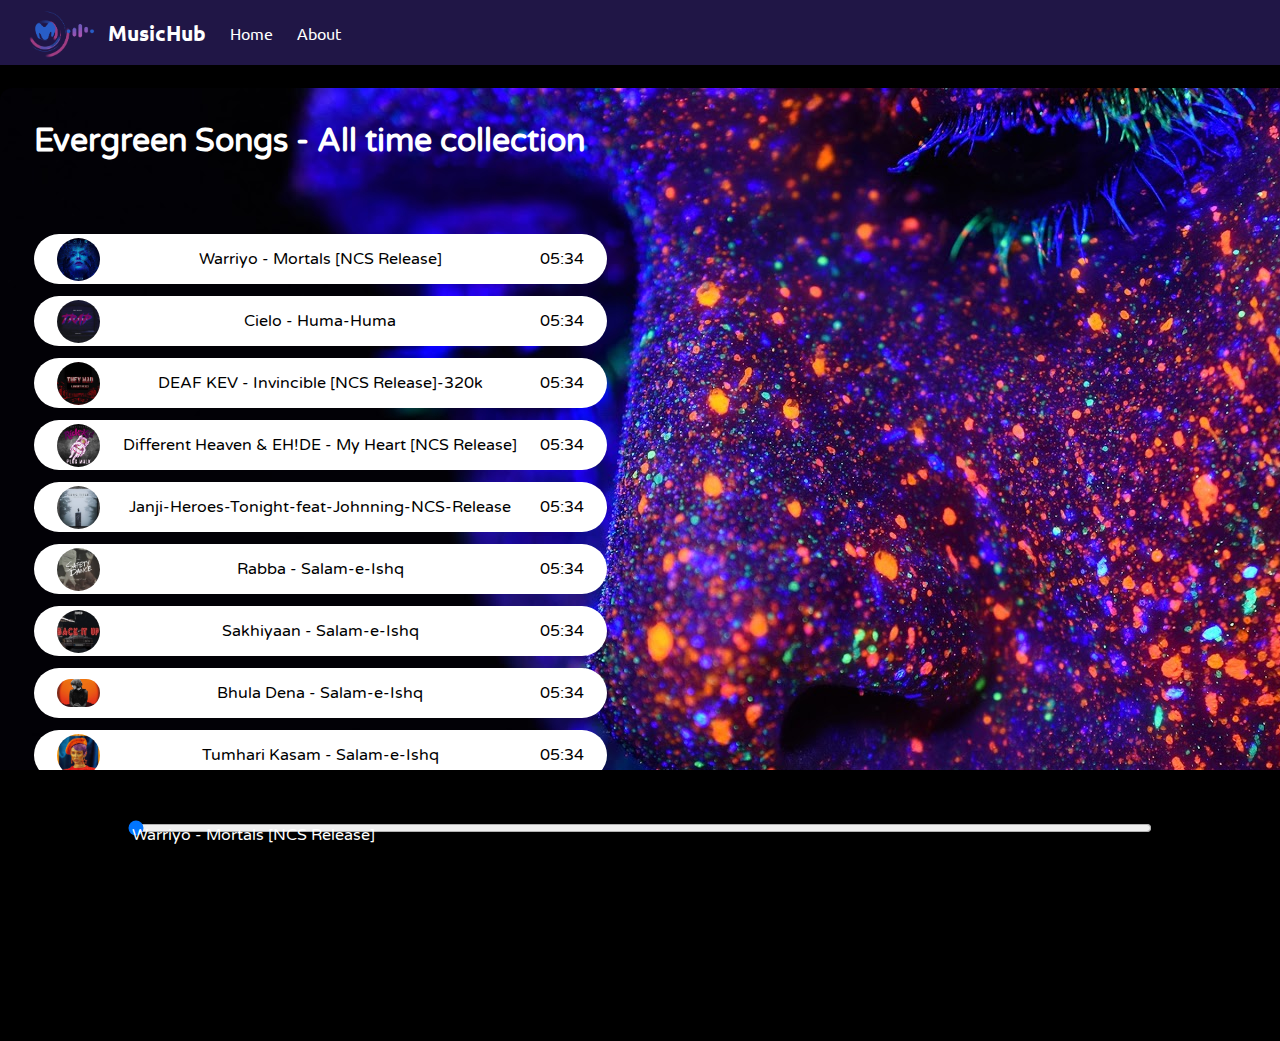
==== index.html @ 3806f041 "updated code" ====
<!DOCTYPE html>
<html lang="en">
    <head>
        <meta charset="UTF-8">
        <meta http-equiv="X-UA-Compatible" content="IE=edge">
        <meta name="viewport" content="width=device-width, initial-scale=1.0">
        <title>Spotify - Your favourite music is here</title>
        <link rel="stylesheet" href="style.css">
        </head>
<body>
    <nav>
        <ul>
            <li class="brand"><img src="logo.gif" alt="Spotify">MusicHub</li>
            <li>Home</li>
            <li>About</li>
        </ul>
    </nav>

    <div class="container">
        <div class="songList">
            <h1>Evergreen Songs - All time collection</h1>
            <div class="songItemContainer">
                <div class="songItem">
                    <img alt="1">
                    <span class="songName">Let me Love You</span>
                    <span class="songlistplay"><span class="timestamp">05:34 <i id="0" class="far songItemPlay fa-play-circle"></i> </span></span>
                </div>
                <div class="songItem">
                    <img alt="1">
                    <span class="songName">Let me Love You</span>
                    <span class="songlistplay"><span class="timestamp">05:34 <i id="1" class="far songItemPlay fa-play-circle"></i> </span></span>
                </div>
                <div class="songItem">
                    <img alt="1">
                    <span class="songName">Let me Love You</span>
                    <span class="songlistplay"><span class="timestamp">05:34 <i id="2" class="far songItemPlay fa-play-circle"></i> </span></span>
                </div>
                <div class="songItem">
                    <img alt="1">
                    <span class="songName">Let me Love You</span>
                    <span class="songlistplay"><span class="timestamp">05:34 <i id="3" class="far songItemPlay fa-play-circle"></i> </span></span>
                </div>
                <div class="songItem">
                    <img alt="1">
                    <span class="songName">Let me Love You</span>
                    <span class="songlistplay"><span class="timestamp">05:34 <i id="4" class="far songItemPlay fa-play-circle"></i> </span></span>
                </div>
                <div class="songItem">
                    <img alt="1">
                    <span class="songName">Let me Love You</span>
                    <span class="songlistplay"><span class="timestamp">05:34 <i id="5" class="far songItemPlay fa-play-circle"></i> </span></span>
                </div>
                <div class="songItem">
                    <img alt="1">
                    <span class="songName">Let me Love You</span>
                    <span class="songlistplay"><span class="timestamp">05:34 <i id="6" class="far songItemPlay fa-play-circle"></i> </span></span>
                </div>
                <div class="songItem">
                    <img alt="1">
                    <span class="songName">Let me Love You</span>
                    <span class="songlistplay"><span class="timestamp">05:34 <i id="7" class="far songItemPlay fa-play-circle"></i> </span></span>
                </div>
                <div class="songItem">
                    <img alt="1">
                    <span class="songName">Let me Love You</span>
                    <span class="songlistplay"><span class="timestamp">05:34 <i id="8" class="far songItemPlay fa-play-circle"></i> </span></span>
                </div>
                <div class="songItem">
                    <img alt="1">
                    <span class="songName">Let me Love You</span>
                    <span class="songlistplay"><span class="timestamp">05:34 <i id="9" class="far songItemPlay fa-play-circle"></i> </span></span>
                </div>
            </div>
        </div>
        <div class="songBanner"></div>
    </div>

    <div class="bottom">
        <input type="range" name="range" id="myProgressBar" min="0" value="0" max="100">
        <div class="icons">
            <!-- fontawesome icons -->
            <i class="fas fa-2x fa-step-backward" id="previous"></i>
            <i class="far fa-2x fa-play-circle" id="masterPlay"></i>
            <i class="fas fa-2x fa-step-forward" id="next"></i> 
        </div>
        <div class="songInfo">
            <img src="playing.gif" width="42px" alt="" id="gif"> <span id="masterSongName">Warriyo - Mortals [NCS Release]</span>
        </div>
    </div>
    <script src="script.js"></script>
    <script src="https://kit.fontawesome.com/26504e4a1f.js" crossorigin="anonymous"></script>
</body>
</html>
---- style.css ----
@import url('https://fonts.googleapis.com/css2?family=Ubuntu&display=swap');
@import url('https://fonts.googleapis.com/css2?family=Varela+Round&display=swap');
body{
    background-color: black;
}

*{
    margin: 0;
    padding: 0;
}

nav{
    font-family: 'Ubuntu', sans-serif;
}

nav ul{
    display: flex;
    align-items: center;
    list-style-type: none;
    height: 65px;
    background-color: rgb(32, 22, 70);
    color: white;
}

nav ul li{
    padding: 0 12px;
}
.brand img{
    width: 80px;
    padding: 0 8px;
}

.brand {
    display: flex;
    align-items: center;
    font-weight: bolder;
    font-size: 1.3rem;
}

.container{
    min-height: 20vh;
    background-color: black;
    color: white;
   font-family: 'Varela Round', sans-serif;
   display: flex;
   margin: 23px auto;
   width: 100%;
   border-radius: 12px;
   padding: 34px;
   background-image: url('bg.jpg');
}

.bottom{
    position: sticky;
    bottom: 0;
    height: 130px;
    background-color: black;
    color: white;
    display: flex;
    justify-content: center;
    align-items: center;
    flex-direction: column; 
}

.icons{
    margin-top: 14px; 
}
.icons i{
    cursor: pointer;
}

#myProgressBar{
    width: 80vw; 
    cursor: pointer;
}

.songItemContainer{
    margin-top: 74px;
}

.songItem{
    height: 50px;
    display: flex;
    background-color: white;
    
    color: black;
    margin: 12px 0;
    justify-content: space-between;
    align-items: center;
    border-radius: 34px;
}

.songItem img{
    width: 43px;
    margin: 0 23px;
    border-radius: 34px;
}

.timestamp{
    margin: 0 23px;
}

.timestamp i{
    cursor: pointer;
}

.songInfo{
    position: absolute;
    left: 10vw;
    font-family: 'Varela Round', sans-serif;
}

.songInfo img{
    opacity: 0;
    transition: opacity 0.4s ease-in;
}

@media only screen and (max-width: 1100px) {
    body {
      background-color: red;
    }
  }
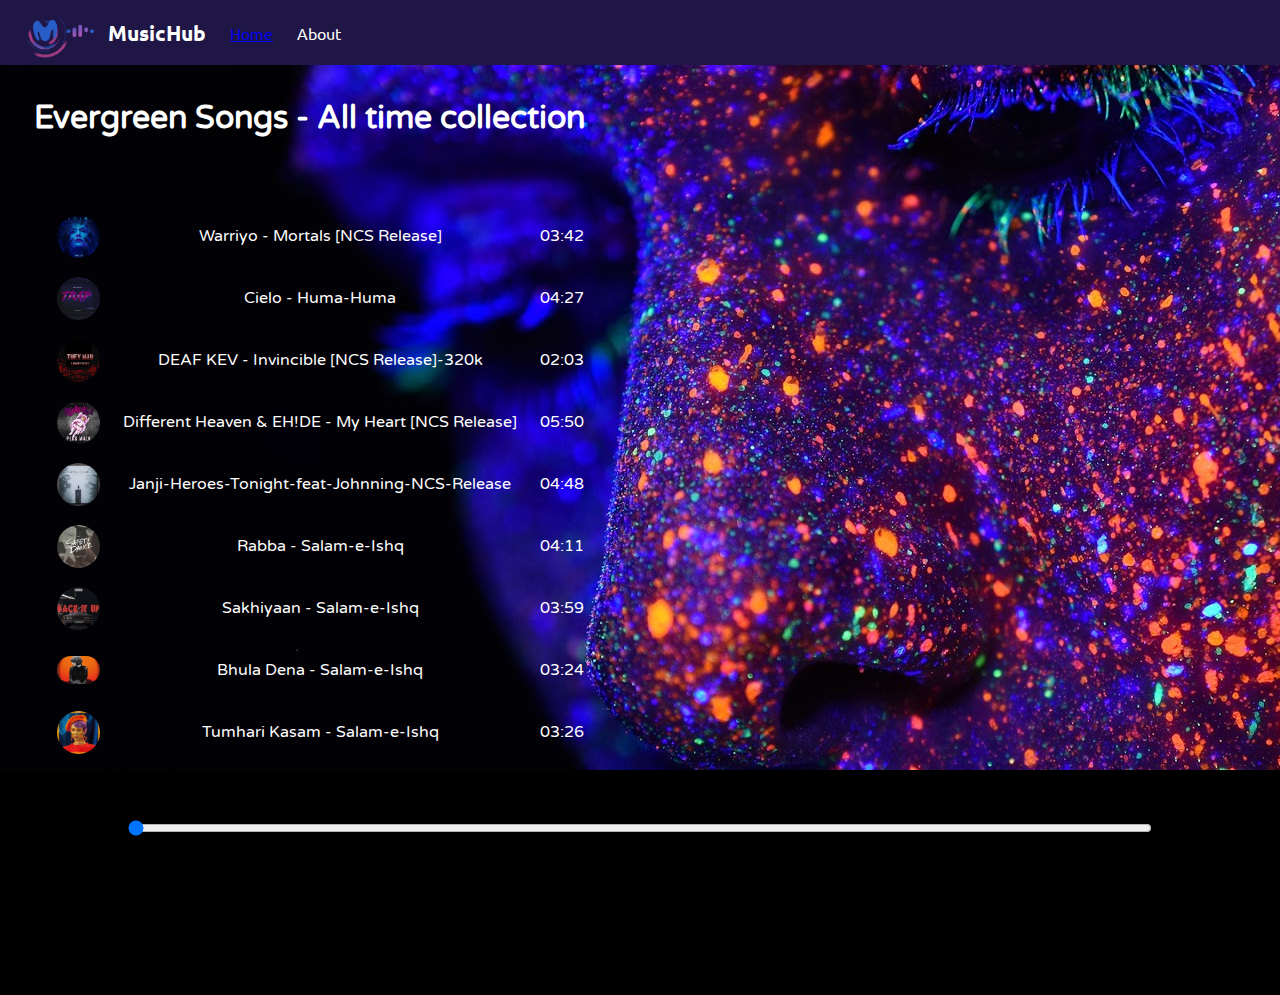
==== commit 1713c89e: "change" ====
--- a/index.html
+++ b/index.html
@@ -4,14 +4,14 @@
         <meta charset="UTF-8">
         <meta http-equiv="X-UA-Compatible" content="IE=edge">
         <meta name="viewport" content="width=device-width, initial-scale=1.0">
-        <title>Spotify - Your favourite music is here</title>
+        <title> Your favourite music is here</title>
         <link rel="stylesheet" href="style.css">
         </head>
 <body>
     <nav>
         <ul>
             <li class="brand"><img src="logo.gif" alt="Spotify">MusicHub</li>
-            <li>Home</li>
+            <li> <a href="Home.html">Home</a></li>
             <li>About</li>
         </ul>
     </nav>
@@ -22,53 +22,53 @@
             <div class="songItemContainer">
                 <div class="songItem">
                     <img alt="1">
-                    <span class="songName">Let me Love You</span>
-                    <span class="songlistplay"><span class="timestamp">05:34 <i id="0" class="far songItemPlay fa-play-circle"></i> </span></span>
+                    <span class="songName">Teri Hogaiyan 2 - Vishal Mishra</span>
+                    <span class="songlistplay"><span class="timestamp">03:42 <i id="0" class="far songItemPlay fa-play-circle"></i> </span></span>
                 </div>
                 <div class="songItem">
                     <img alt="1">
-                    <span class="songName">Let me Love You</span>
-                    <span class="songlistplay"><span class="timestamp">05:34 <i id="1" class="far songItemPlay fa-play-circle"></i> </span></span>
+                    <span class="songName">Tera Yar Hoon Mai - Arijit singh</span>
+                    <span class="songlistplay"><span class="timestamp">04:27 <i id="1" class="far songItemPlay fa-play-circle"></i> </span></span>
                 </div>
                 <div class="songItem">
                     <img alt="1">
-                    <span class="songName">Let me Love You</span>
-                    <span class="songlistplay"><span class="timestamp">05:34 <i id="2" class="far songItemPlay fa-play-circle"></i> </span></span>
+                    <span class="songName">Pika Pika Chu</span>
+                    <span class="songlistplay"><span class="timestamp">02:03<i id="2" class="far songItemPlay fa-play-circle"></i> </span></span>
                 </div>
                 <div class="songItem">
                     <img alt="1">
-                    <span class="songName">Let me Love You</span>
-                    <span class="songlistplay"><span class="timestamp">05:34 <i id="3" class="far songItemPlay fa-play-circle"></i> </span></span>
+                    <span class="songName">Udaariyaan - Satinder Sartaaj</span>
+                    <span class="songlistplay"><span class="timestamp">05:50 <i id="3" class="far songItemPlay fa-play-circle"></i> </span></span>
                 </div>
                 <div class="songItem">
                     <img alt="1">
-                    <span class="songName">Let me Love You</span>
-                    <span class="songlistplay"><span class="timestamp">05:34 <i id="4" class="far songItemPlay fa-play-circle"></i> </span></span>
+                    <span class="songName">Sabaat OST - Sabaat</span>
+                    <span class="songlistplay"><span class="timestamp">04:48<i id="4" class="far songItemPlay fa-play-circle"></i> </span></span>
                 </div>
                 <div class="songItem">
                     <img alt="1">
-                    <span class="songName">Let me Love You</span>
-                    <span class="songlistplay"><span class="timestamp">05:34 <i id="5" class="far songItemPlay fa-play-circle"></i> </span></span>
+                    <span class="songName">Heer Ranjha - Rito Riba</span>
+                    <span class="songlistplay"><span class="timestamp">04:11<i id="5" class="far songItemPlay fa-play-circle"></i> </span></span>
                 </div>
                 <div class="songItem">
                     <img alt="1">
-                    <span class="songName">Let me Love You</span>
-                    <span class="songlistplay"><span class="timestamp">05:34 <i id="6" class="far songItemPlay fa-play-circle"></i> </span></span>
+                    <span class="songName">Calm Down -  English Song</span>
+                    <span class="songlistplay"><span class="timestamp">03:59 <i id="6" class="far songItemPlay fa-play-circle"></i> </span></span>
                 </div>
                 <div class="songItem">
                     <img alt="1">
-                    <span class="songName">Let me Love You</span>
-                    <span class="songlistplay"><span class="timestamp">05:34 <i id="7" class="far songItemPlay fa-play-circle"></i> </span></span>
+                    <span class="songName">Distance Love - Zehr Vibe,Grewal</span>
+                    <span class="songlistplay"><span class="timestamp">03:24<i id="7" class="far songItemPlay fa-play-circle"></i> </span></span>
                 </div>
                 <div class="songItem">
                     <img alt="1">
-                    <span class="songName">Let me Love You</span>
-                    <span class="songlistplay"><span class="timestamp">05:34 <i id="8" class="far songItemPlay fa-play-circle"></i> </span></span>
+                    <span class="songName">Cold Hours - Aleem Rk</span>
+                    <span class="songlistplay"><span class="timestamp">03:26 <i id="8" class="far songItemPlay fa-play-circle"></i> </span></span>
                 </div>
                 <div class="songItem">
                     <img alt="1">
-                    <span class="songName">Let me Love You</span>
-                    <span class="songlistplay"><span class="timestamp">05:34 <i id="9" class="far songItemPlay fa-play-circle"></i> </span></span>
+                    <span class="songName">Bad Habbits - Ed Sheeran</span>
+                    <span class="songlistplay"><span class="timestamp">04:01<i id="9" class="far songItemPlay fa-play-circle"></i> </span></span>
                 </div>
             </div>
         </div>
@@ -84,7 +84,7 @@
             <i class="fas fa-2x fa-step-forward" id="next"></i> 
         </div>
         <div class="songInfo">
-            <img src="playing.gif" width="42px" alt="" id="gif"> <span id="masterSongName">Warriyo - Mortals [NCS Release]</span>
+            <img src="playing.gif" width="42px" alt="" id="gif"> <span id="masterSongName"></span>
         </div>
     </div>
     <script src="script.js"></script>
--- a/style.css
+++ b/style.css
@@ -43,7 +43,7 @@
     color: white;
    font-family: 'Varela Round', sans-serif;
    display: flex;
-   margin: 23px auto;
+   /*margin: 23px auto;*/
    width: 100%;
    border-radius: 12px;
    padding: 34px;
@@ -81,9 +81,9 @@
 .songItem{
     height: 50px;
     display: flex;
-    background-color: white;
     
-    color: black;
+    
+    color: white;
     margin: 12px 0;
     justify-content: space-between;
     align-items: center;
@@ -117,6 +117,6 @@
 
 @media only screen and (max-width: 1100px) {
     body {
-      background-color: red;
+      background-color: rgb(12, 9, 9);/*red*/
     }
   }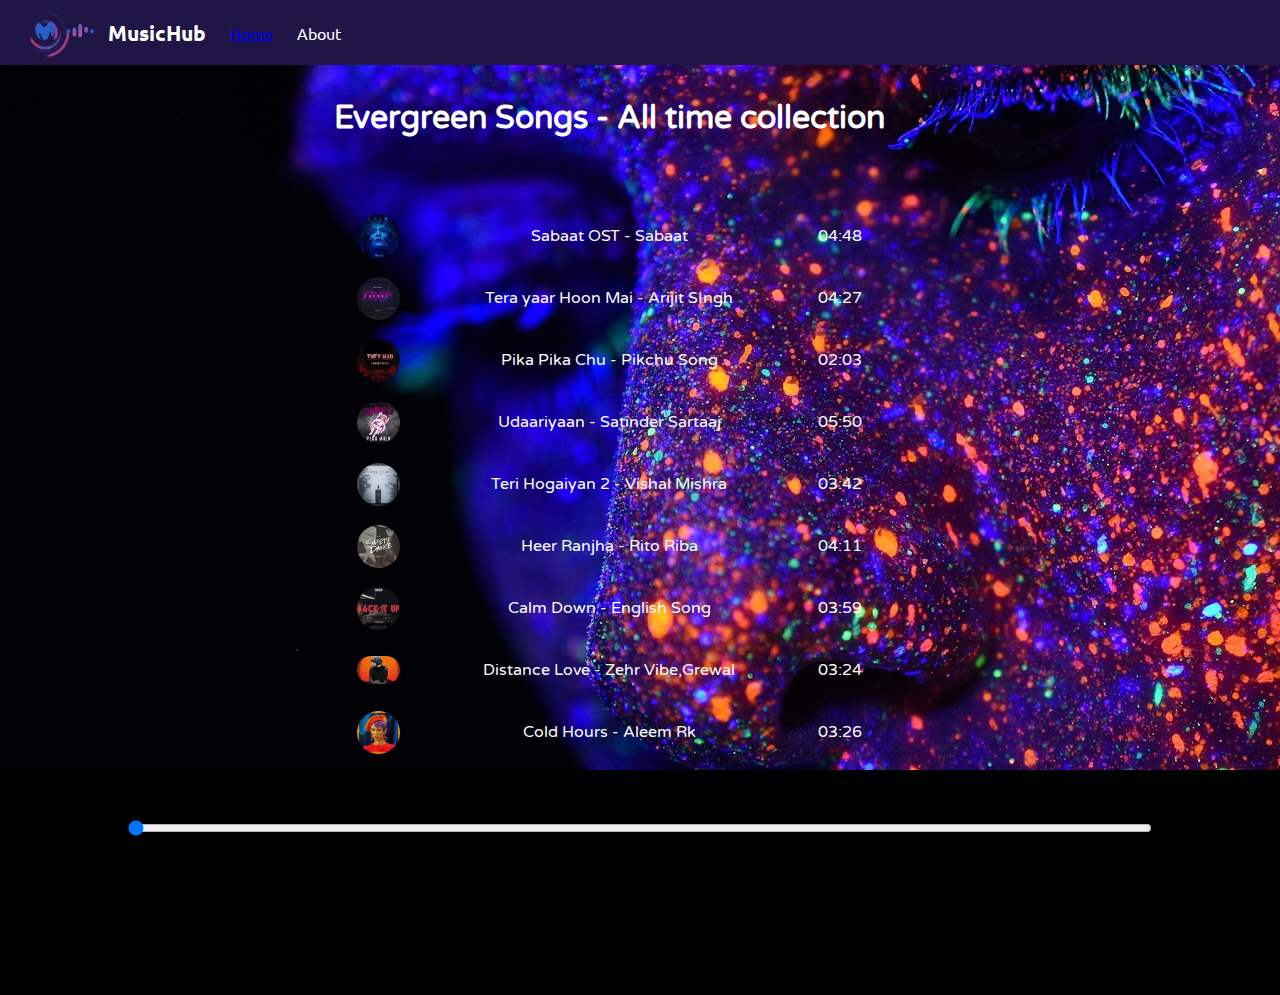
==== commit 93da9bc3: "updated code" ====
--- a/index.html
+++ b/index.html
@@ -17,13 +17,14 @@
     </nav>
 
     <div class="container">
+        <video src="bg.mkv"></video>
         <div class="songList">
             <h1>Evergreen Songs - All time collection</h1>
             <div class="songItemContainer">
                 <div class="songItem">
                     <img alt="1">
-                    <span class="songName">Teri Hogaiyan 2 - Vishal Mishra</span>
-                    <span class="songlistplay"><span class="timestamp">03:42 <i id="0" class="far songItemPlay fa-play-circle"></i> </span></span>
+                    <span class="songName">Sabaat OST - Sabaat</span>
+                    <span class="songlistplay"><span class="timestamp">04:48<i id="0" class="far songItemPlay fa-play-circle"></i> </span></span>
                 </div>
                 <div class="songItem">
                     <img alt="1">
@@ -42,8 +43,8 @@
                 </div>
                 <div class="songItem">
                     <img alt="1">
-                    <span class="songName">Sabaat OST - Sabaat</span>
-                    <span class="songlistplay"><span class="timestamp">04:48<i id="4" class="far songItemPlay fa-play-circle"></i> </span></span>
+                    <span class="songName">Teri Hogaiyan 2 - Vishal Mishra</span>
+                    <span class="songlistplay"><span class="timestamp">03:42<i id="4" class="far songItemPlay fa-play-circle"></i> </span></span>
                 </div>
                 <div class="songItem">
                     <img alt="1">
--- a/style.css
+++ b/style.css
@@ -47,7 +47,7 @@
    width: 100%;
    border-radius: 12px;
    padding: 34px;
-   background-image: url('bg.jpg');
+   background: url('bug.jpg');
 }
 
 .bottom{
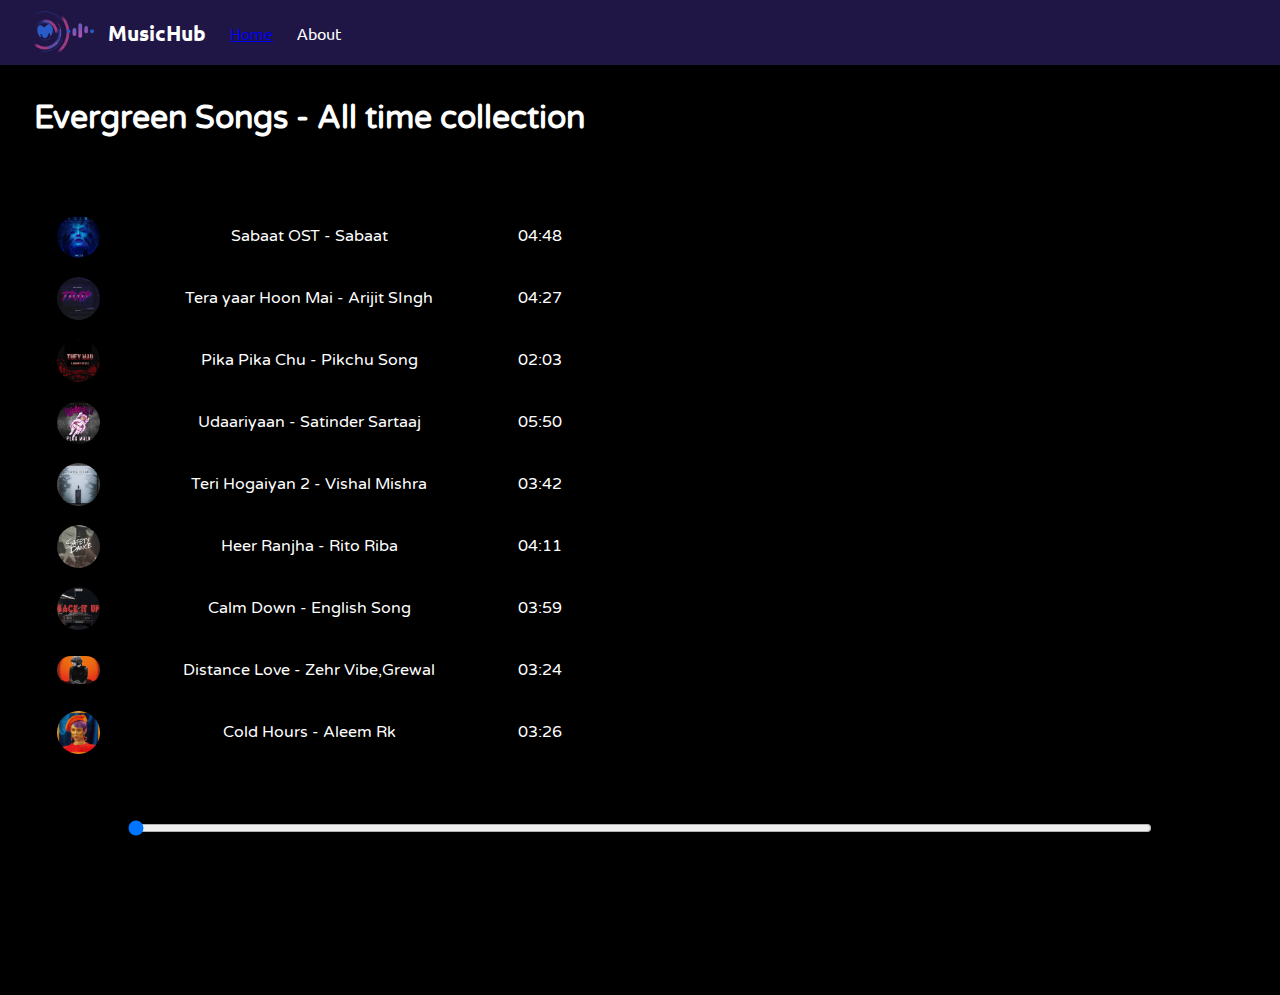
==== commit ddcd4390: "vdo add" ====
--- a/index.html
+++ b/index.html
@@ -15,9 +15,10 @@
             <li>About</li>
         </ul>
     </nav>
-
+    
+   
     <div class="container">
-        <video src="bg.mkv"></video>
+      
         <div class="songList">
             <h1>Evergreen Songs - All time collection</h1>
             <div class="songItemContainer">
--- a/style.css
+++ b/style.css
@@ -37,17 +37,20 @@
     font-size: 1.3rem;
 }
 
+
 .container{
     min-height: 20vh;
     background-color: black;
     color: white;
    font-family: 'Varela Round', sans-serif;
-   display: flex;
+    display: flex;
    /*margin: 23px auto;*/
    width: 100%;
    border-radius: 12px;
-   padding: 34px;
-   background: url('bug.jpg');
+   padding: 34px; 
+   background-image:url('bg.gif');
+   background-repeat:no-repeat;
+   background-size: 100%;
 }
 
 .bottom{
